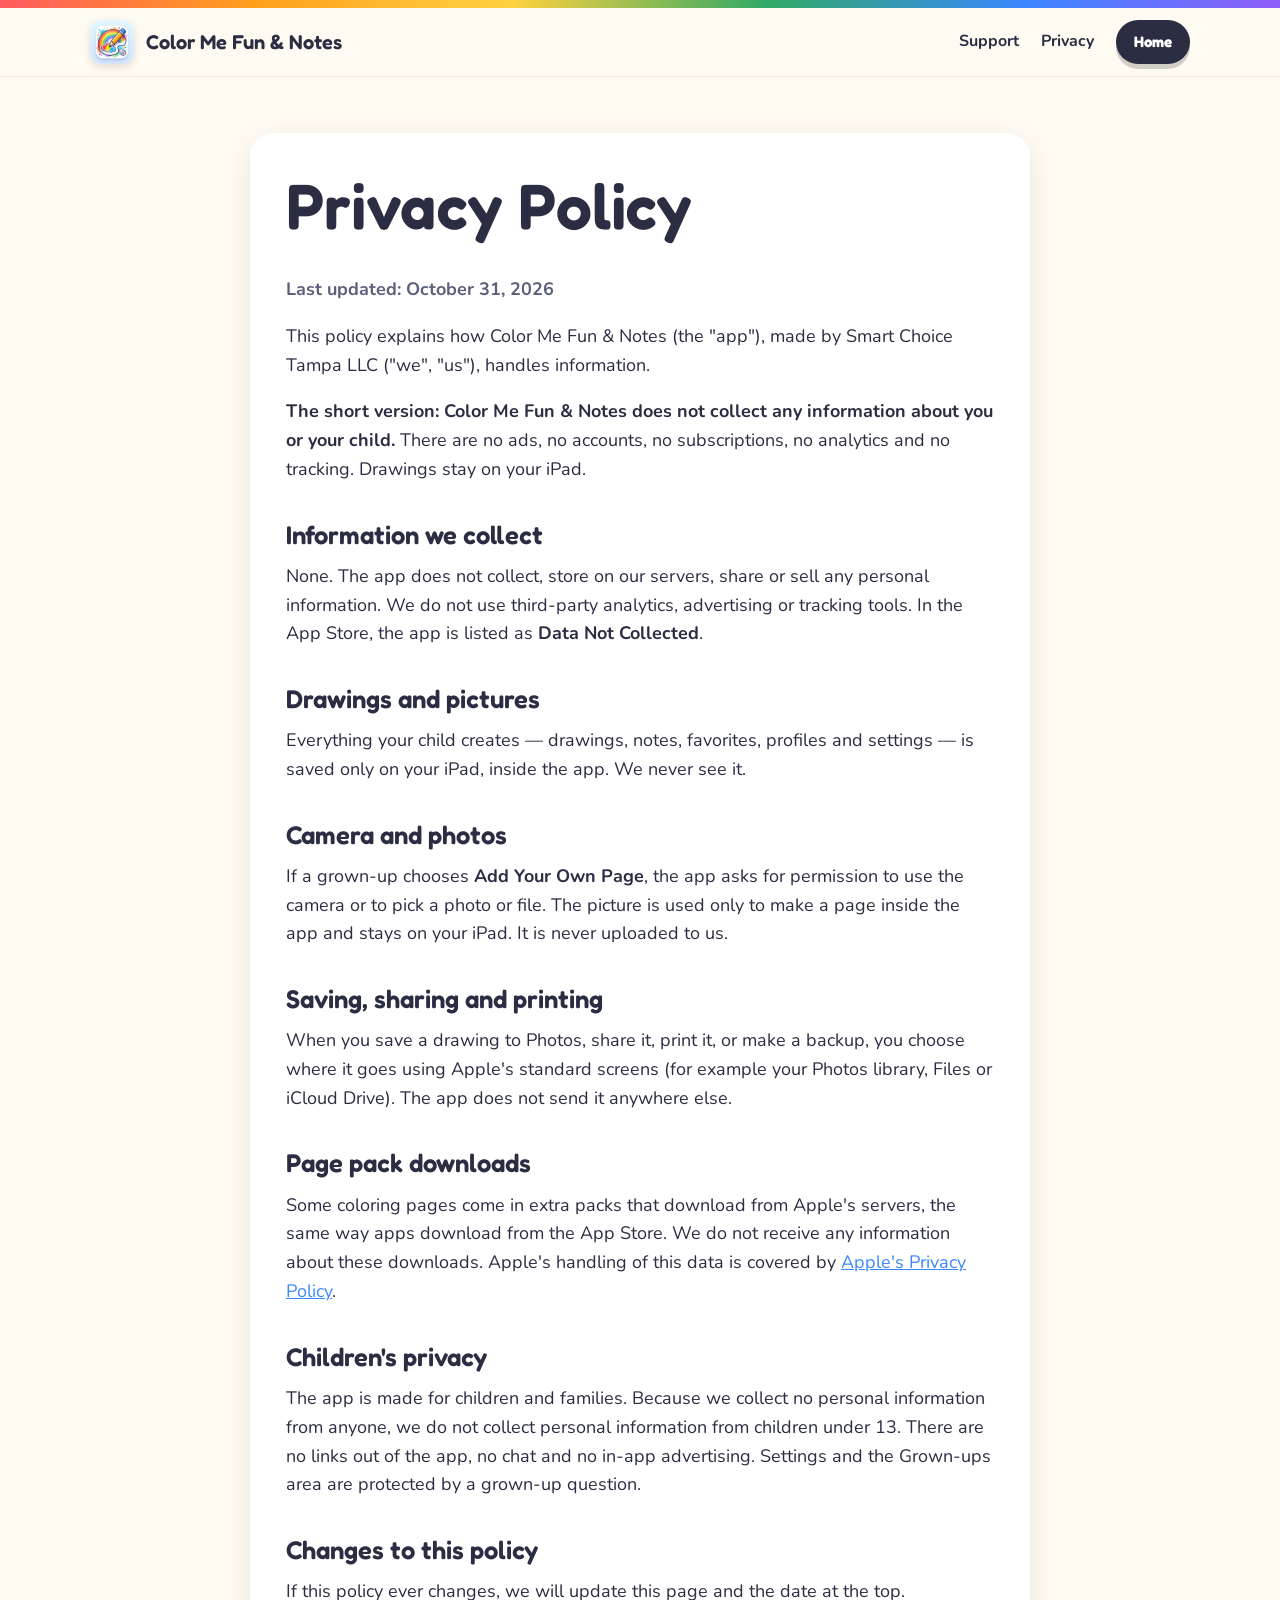
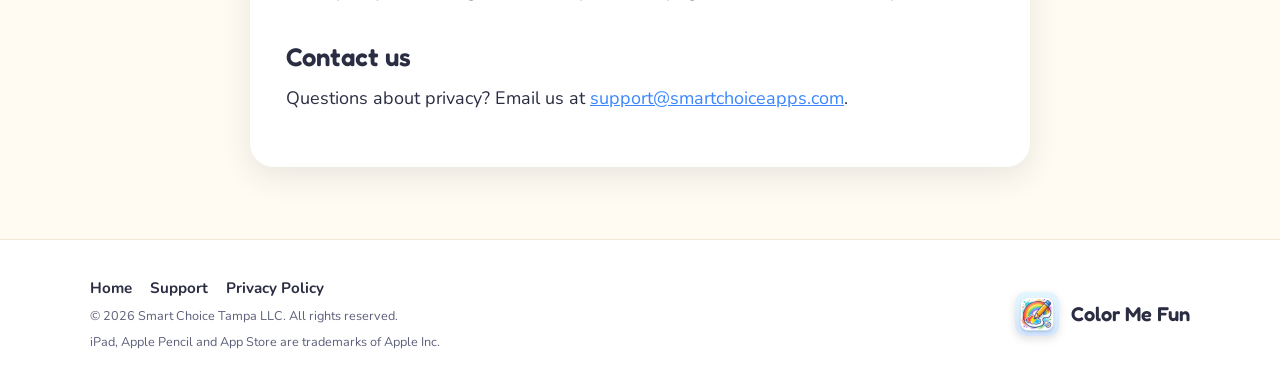
==== privacy.html @ 2440dd01 "Add files via upload" ====
<!doctype html>
<html lang="en">
<head>
<meta charset="utf-8">
<meta name="viewport" content="width=device-width, initial-scale=1">
<title>Privacy Policy – Color Me Fun &amp; Notes</title>
<link rel="icon" href="images/favicon.png">
<link rel="apple-touch-icon" href="images/apple-touch-icon.png">
<link rel="preconnect" href="https://fonts.googleapis.com"><link rel="preconnect" href="https://fonts.gstatic.com" crossorigin>
<link href="https://fonts.googleapis.com/css2?family=Fredoka:wght@500;600&family=Nunito:wght@400;700;800;900&display=swap" rel="stylesheet">
<link rel="stylesheet" href="styles.css">
</head>
<body>
<div class="rainbow"></div>
<header class="site">
  <div class="wrap">
    <a class="brand" href="index.html"><img src="images/app-icon.png" alt="">Color Me Fun &amp; Notes</a>
    <nav class="links">
      <a href="support.html">Support</a>
      <a href="privacy.html">Privacy</a>
      <a class="btn small" href="index.html">Home</a>
    </nav>
  </div>
</header>
<main class="doc">
  <div class="frame">
    <h1>Privacy Policy</h1>
    <p class="updated">Last updated: October 31, 2026</p>
    <p>This policy explains how Color Me Fun &amp; Notes (the "app"), made by Smart Choice Tampa LLC ("we", "us"), handles information.</p>
    <p><b>The short version: Color Me Fun &amp; Notes does not collect any information about you or your child.</b> There are no ads, no accounts, no subscriptions, no analytics and no tracking. Drawings stay on your iPad.</p>

    <h2>Information we collect</h2>
    <p>None. The app does not collect, store on our servers, share or sell any personal information. We do not use third-party analytics, advertising or tracking tools. In the App Store, the app is listed as <b>Data Not Collected</b>.</p>

    <h2>Drawings and pictures</h2>
    <p>Everything your child creates — drawings, notes, favorites, profiles and settings — is saved only on your iPad, inside the app. We never see it.</p>

    <h2>Camera and photos</h2>
    <p>If a grown-up chooses <b>Add Your Own Page</b>, the app asks for permission to use the camera or to pick a photo or file. The picture is used only to make a page inside the app and stays on your iPad. It is never uploaded to us.</p>

    <h2>Saving, sharing and printing</h2>
    <p>When you save a drawing to Photos, share it, print it, or make a backup, you choose where it goes using Apple's standard screens (for example your Photos library, Files or iCloud Drive). The app does not send it anywhere else.</p>

    <h2>Page pack downloads</h2>
    <p>Some coloring pages come in extra packs that download from Apple's servers, the same way apps download from the App Store. We do not receive any information about these downloads. Apple's handling of this data is covered by <a href="https://www.apple.com/legal/privacy/" rel="noopener">Apple's Privacy Policy</a>.</p>

    <h2>Children's privacy</h2>
    <p>The app is made for children and families. Because we collect no personal information from anyone, we do not collect personal information from children under 13. There are no links out of the app, no chat and no in-app advertising. Settings and the Grown-ups area are protected by a grown-up question.</p>

    <h2>Changes to this policy</h2>
    <p>If this policy ever changes, we will update this page and the date at the top.</p>

    <h2>Contact us</h2>
    <p>Questions about privacy? Email us at <a href="mailto:support@smartchoiceapps.com">support@smartchoiceapps.com</a>.</p>
  </div>
</main>
<footer>
  <div class="wrap">
    <div>
      <nav><a href="index.html">Home</a><a href="support.html">Support</a><a href="privacy.html">Privacy Policy</a></nav>
      <small>© 2026 Smart Choice Tampa LLC. All rights reserved.</small>
      <small>iPad, Apple Pencil and App Store are trademarks of Apple Inc.</small>
    </div>
    <a class="brand" href="index.html"><img src="images/app-icon.png" alt="">Color Me Fun</a>
  </div>
</footer>
</body>
</html>
---- styles.css ----
:root{
  --cream:#FFFBF2; --paper:#FFFFFF; --ink:#2B2D42; --soft:#5C607A;
  --red:#FF5A5F; --orange:#FF9F1C; --yellow:#FFD23F; --green:#2FA866; --blue:#3A86FF; --purple:#8E5CF7; --pink:#FF7EB6;
  --radius:24px; --shadow:0 10px 30px rgba(43,45,66,.10);
}
*{box-sizing:border-box}
html{scroll-behavior:smooth}
body{margin:0;background:var(--cream);color:var(--ink);font-family:"Nunito",system-ui,-apple-system,sans-serif;font-size:18px;line-height:1.6}
img{max-width:100%;height:auto;display:block}
a{color:var(--blue)}
h1,h2,h3{font-family:"Fredoka","Nunito",system-ui,sans-serif;line-height:1.15;margin:0 0 .5em;font-weight:600}
h1{font-size:clamp(2.3rem,5.5vw,4rem)}
h2{font-size:clamp(1.9rem,4vw,2.8rem)}
h3{font-size:1.3rem}
p{margin:0 0 1em}
.wrap{max-width:1140px;margin:0 auto;padding:0 20px}
.rainbow{height:8px;background:linear-gradient(90deg,var(--red),var(--orange),var(--yellow),var(--green),var(--blue),var(--purple))}

/* header */
header.site{position:sticky;top:0;z-index:20;background:rgba(255,251,242,.92);backdrop-filter:blur(8px);border-bottom:1px solid #F1E8D6}
header.site .wrap{display:flex;align-items:center;justify-content:space-between;gap:16px;padding-top:12px;padding-bottom:12px}
.brand{display:flex;align-items:center;gap:12px;text-decoration:none;color:var(--ink);font-family:"Fredoka",sans-serif;font-weight:600;font-size:1.25rem}
.brand img{width:44px;height:44px;border-radius:11px;box-shadow:0 3px 8px rgba(0,0,0,.12)}
nav.links{display:flex;gap:22px;align-items:center}
nav.links a{color:var(--ink);text-decoration:none;font-weight:700;font-size:1rem}
nav.links a:hover{color:var(--blue)}
nav.links a.btn,nav.links a.btn:hover{color:#fff}
nav.links a.btn:hover{background:var(--blue)}
@media (max-width:820px){nav.links a:not(.btn){display:none}}

/* buttons */
.btn{display:inline-flex;align-items:center;gap:10px;border:0;cursor:pointer;text-decoration:none;font-family:"Fredoka",sans-serif;font-weight:600;font-size:1.05rem;padding:14px 24px;border-radius:999px;background:var(--ink);color:#fff;box-shadow:0 5px 0 rgba(0,0,0,.18);transition:transform .15s}
.btn:hover{transform:translateY(-2px)}
.btn.small{padding:10px 18px;font-size:.95rem}
.btn.light{background:#fff;color:var(--ink);box-shadow:0 5px 0 #E6DCC8}
.btn.blue{background:var(--blue)}
.btn svg{width:22px;height:22px;fill:currentColor}

/* hero */
.hero{padding:64px 0 40px;overflow:hidden}
.hero .wrap{display:grid;grid-template-columns:1.05fr 1fr;gap:48px;align-items:center}
.eyebrow{display:inline-block;background:#fff;border:2px solid #F1E8D6;border-radius:999px;padding:6px 16px;font-weight:800;font-size:.9rem;color:var(--purple);margin-bottom:18px}
.hero h1 .c1{color:var(--red)} .hero h1 .c2{color:var(--blue)} .hero h1 .c3{color:var(--green)}
.hero p.lead{font-size:1.25rem;color:var(--soft);max-width:34em}
.cta-row{display:flex;flex-wrap:wrap;gap:14px;margin:28px 0 12px}
.note{font-size:.95rem;color:var(--soft)}
.ipad{position:relative;background:#1F2133;border-radius:30px;padding:14px;aspect-ratio:4/3;display:flex;align-items:center;box-shadow:0 30px 60px rgba(43,45,66,.25);transform:rotate(2deg)}
.ipad img{border-radius:18px;background:#fff;width:100%;height:100%;object-fit:cover}
.blob{position:absolute;border-radius:50%;filter:blur(2px);z-index:-1}
.hero .art{position:relative;z-index:1}
.hero .art .b1{width:160px;height:160px;background:var(--yellow);top:-40px;right:-30px}
.hero .art .b2{width:120px;height:120px;background:var(--pink);bottom:-30px;left:-30px}
.sticker{position:absolute;background:#fff;border-radius:16px;padding:10px 14px;font-weight:800;box-shadow:var(--shadow);font-size:.95rem}
.sticker.s1{left:-24px;top:22%;transform:rotate(-6deg);color:var(--purple)}
.sticker.s2{right:-14px;bottom:12%;transform:rotate(5deg);color:var(--green)}
@media (max-width:900px){.hero .wrap{grid-template-columns:1fr}.hero{padding-top:36px}.sticker.s1{left:6px}.sticker.s2{right:6px}}

/* stats */
.stats{display:grid;grid-template-columns:repeat(4,1fr);gap:16px;margin:36px auto 0}
.stat{background:#fff;border-radius:20px;padding:18px;text-align:center;box-shadow:var(--shadow)}
.stat b{display:block;font-family:"Fredoka",sans-serif;font-size:2rem;line-height:1}
.stat span{font-size:.95rem;color:var(--soft);font-weight:700}
.stat:nth-child(1) b{color:var(--red)}.stat:nth-child(2) b{color:var(--blue)}.stat:nth-child(3) b{color:var(--green)}.stat:nth-child(4) b{color:var(--purple)}
@media (max-width:700px){.stats{grid-template-columns:repeat(2,1fr)}}

section{padding:72px 0}
.center{text-align:center}
.section-intro{max-width:40em;margin:0 auto 40px;color:var(--soft);font-size:1.15rem}

/* reveal */
.reveal-section{background:#fff}
.reveal-box{position:relative;max-width:900px;margin:0 auto;border-radius:var(--radius);overflow:hidden;box-shadow:0 20px 50px rgba(43,45,66,.18);border:10px solid #1F2133;background:#fff center/cover no-repeat}
.reveal-box canvas{display:block;width:100%;height:auto;cursor:crosshair;touch-action:none}
.reveal-hint{position:absolute;left:50%;top:50%;transform:translate(-50%,-50%);background:rgba(43,45,66,.85);color:#fff;padding:12px 20px;border-radius:999px;font-weight:800;pointer-events:none;transition:opacity .4s;white-space:nowrap}
.reveal-controls{display:flex;justify-content:center;gap:12px;margin-top:22px;flex-wrap:wrap}
.chips{display:flex;justify-content:center;gap:10px;margin-bottom:22px;flex-wrap:wrap}
.chip{border:2px solid #E9E0CC;background:#fff;border-radius:999px;padding:8px 16px;font-weight:800;cursor:pointer;font-family:inherit;font-size:.95rem;color:var(--ink)}
.chip.on{background:var(--yellow);border-color:var(--yellow)}

/* features */
.grid{display:grid;grid-template-columns:repeat(4,1fr);gap:20px}
@media (max-width:1000px){.grid{grid-template-columns:repeat(2,1fr)}}
@media (max-width:560px){.grid{grid-template-columns:1fr}}
.card{background:#fff;border-radius:var(--radius);padding:26px;box-shadow:var(--shadow);border-top:8px solid var(--c,var(--blue))}
.card .icon{width:54px;height:54px;border-radius:16px;display:grid;place-items:center;font-size:28px;background:color-mix(in srgb,var(--c) 15%,white);margin-bottom:14px}
.card p{color:var(--soft);font-size:1rem;margin:0}

/* split rows */
.split{display:grid;grid-template-columns:1fr 1fr;gap:48px;align-items:center}
.split.flip .text{order:2}
@media (max-width:860px){.split{grid-template-columns:1fr}.split.flip .text{order:0}}
.ticks{list-style:none;padding:0;margin:0}
.ticks li{padding-left:36px;position:relative;margin-bottom:12px}
.ticks li:before{content:"✓";position:absolute;left:0;top:1px;width:26px;height:26px;border-radius:50%;background:var(--green);color:#fff;display:grid;place-items:center;font-weight:900;font-size:.85rem}
.frame{background:#fff;border-radius:var(--radius);padding:18px;box-shadow:var(--shadow)}
.trace-pair{display:grid;grid-template-columns:1fr 1fr;gap:14px}
.trace-pair .frame{padding:10px}

/* page wall */
.wall-section{background:linear-gradient(180deg,#FFF4D6,#FFFBF2)}
.wall{display:grid;grid-template-columns:repeat(auto-fill,minmax(150px,1fr));gap:16px}
.tile{background:#fff;border-radius:18px;padding:10px;box-shadow:var(--shadow);text-align:center;transition:transform .2s}
.tile:nth-child(odd){transform:rotate(-1.5deg)} .tile:nth-child(even){transform:rotate(1.5deg)}
.tile:hover{transform:rotate(0) scale(1.05)}
.tile img{border-radius:12px;aspect-ratio:1;object-fit:cover;width:100%}
.tile span{display:block;font-weight:800;font-size:.9rem;margin-top:6px}
.packs{display:flex;flex-wrap:wrap;justify-content:center;gap:8px;margin-top:32px}
.packs span{background:#fff;border-radius:999px;padding:6px 14px;font-weight:700;font-size:.9rem;border:2px solid #F1E8D6}

/* grown-ups */
.grownups{background:#22243A;color:#fff}
.grownups h2{color:#fff}
.grownups .section-intro{color:#C9CBE0}
.grownups .card{background:#2D3050;box-shadow:none;color:#fff}
.grownups .card p{color:#C9CBE0}
.badges{display:flex;flex-wrap:wrap;justify-content:center;gap:12px;margin-top:36px}
.badges span{border:2px solid #4A4E78;border-radius:999px;padding:8px 18px;font-weight:800}

/* faq */
details{background:#fff;border-radius:18px;padding:18px 22px;margin-bottom:12px;box-shadow:var(--shadow)}
summary{cursor:pointer;font-weight:800;font-size:1.1rem;list-style:none}
summary::-webkit-details-marker{display:none}
summary:after{content:"+";float:right;font-size:1.5rem;line-height:1;color:var(--blue)}
details[open] summary:after{content:"–"}
details p{margin:12px 0 0;color:var(--soft)}
.faq{max-width:820px;margin:0 auto}

/* final cta */
.final{text-align:center;padding:80px 0}
.final .box{background:linear-gradient(135deg,var(--blue),var(--purple));color:#fff;border-radius:36px;padding:56px 24px;box-shadow:0 20px 50px rgba(58,134,255,.3)}
.final h2{color:#fff}
.final p{color:#E8E6FF;font-size:1.15rem}
.final img{width:96px;height:96px;border-radius:22px;margin:0 auto 18px;box-shadow:0 10px 24px rgba(0,0,0,.25)}

/* footer */
footer{background:#fff;border-top:1px solid #F1E8D6;padding:36px 0;font-size:.95rem;color:var(--soft)}
footer .wrap{display:flex;flex-wrap:wrap;justify-content:space-between;gap:16px;align-items:center}
footer nav a{margin-right:18px;font-weight:700;color:var(--ink);text-decoration:none}
footer small{display:block;margin-top:6px}

/* simple pages */
.doc{max-width:820px;margin:0 auto;padding:56px 20px 72px}
.doc .frame{padding:36px}
.doc h2{font-size:1.6rem;margin-top:1.4em}
.doc li{margin-bottom:8px}
.updated{color:var(--soft);font-weight:700}

.privacy-promise{max-width:860px;margin:36px auto 0;background:#2D3050;border-radius:var(--radius);padding:28px 30px;text-align:center}
.privacy-promise h3{font-size:1.5rem;margin-bottom:.4em}
.privacy-promise p{color:#C9CBE0;margin:0}
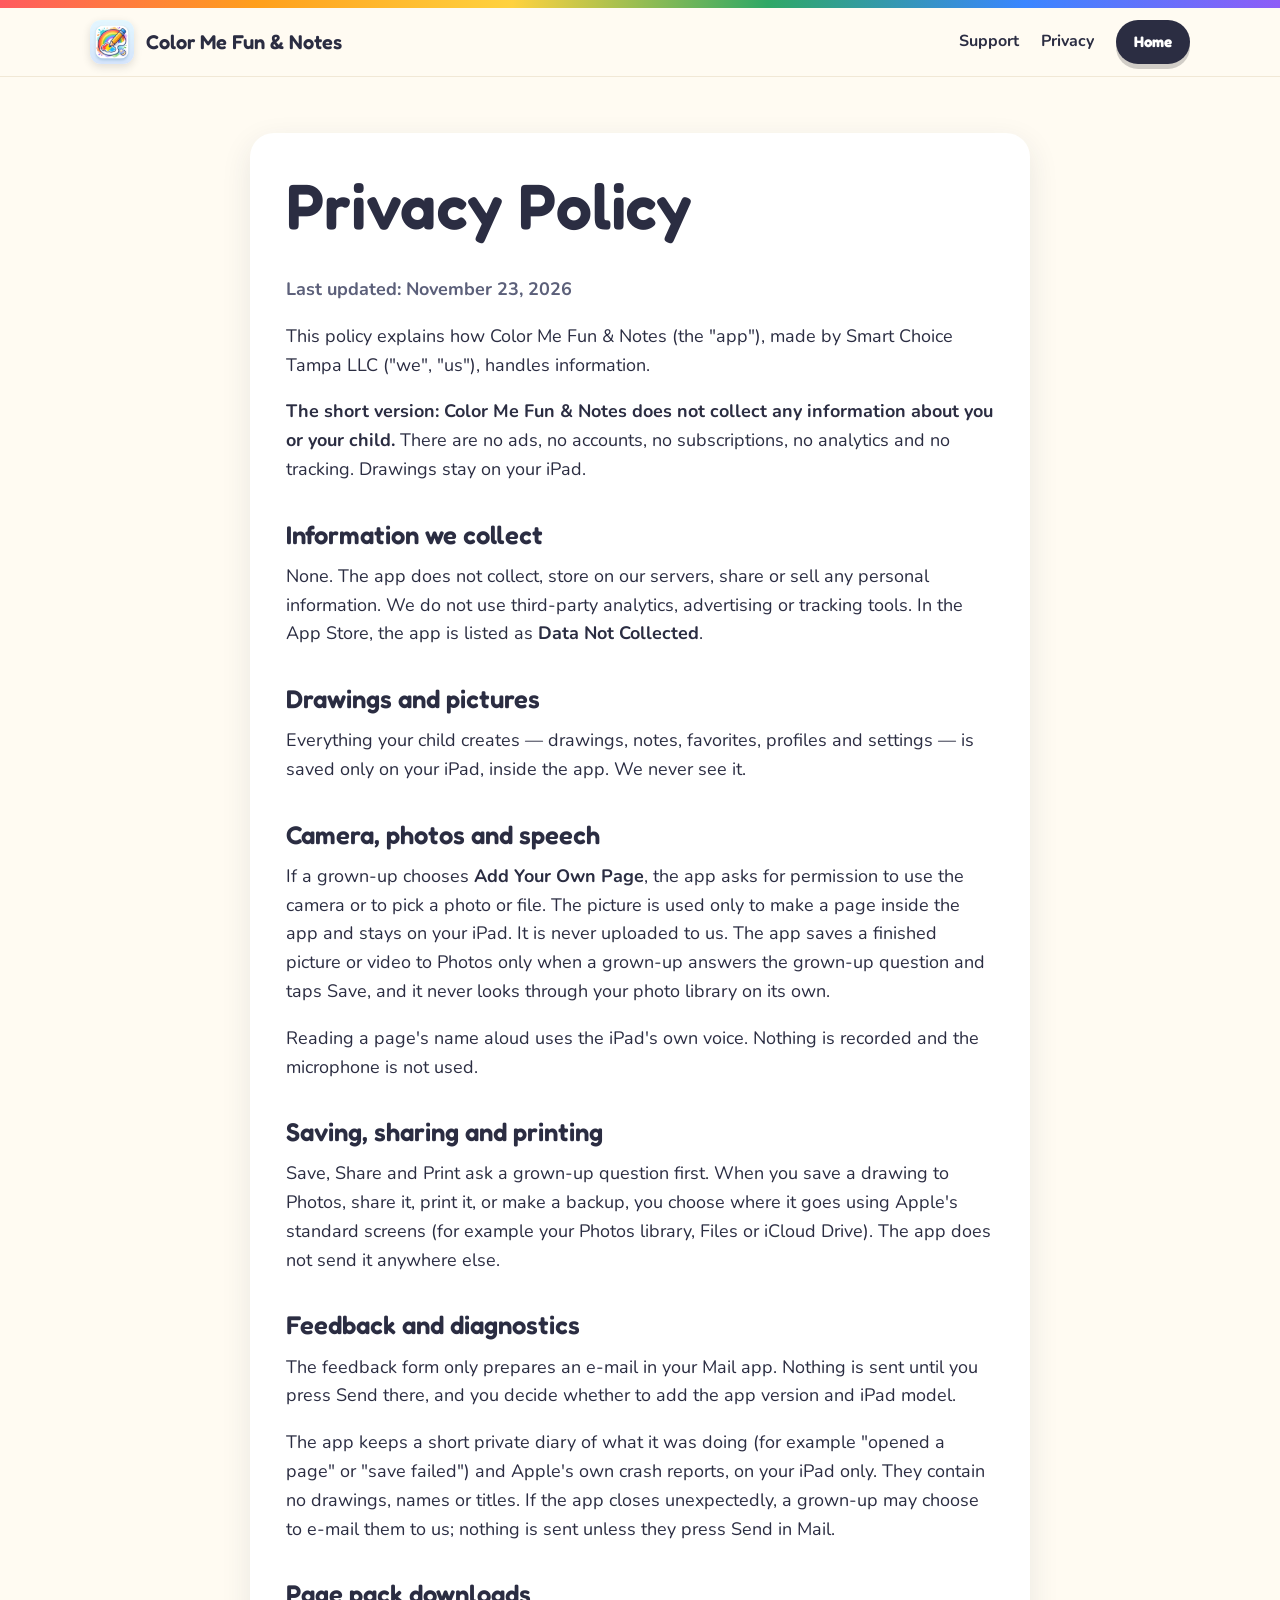
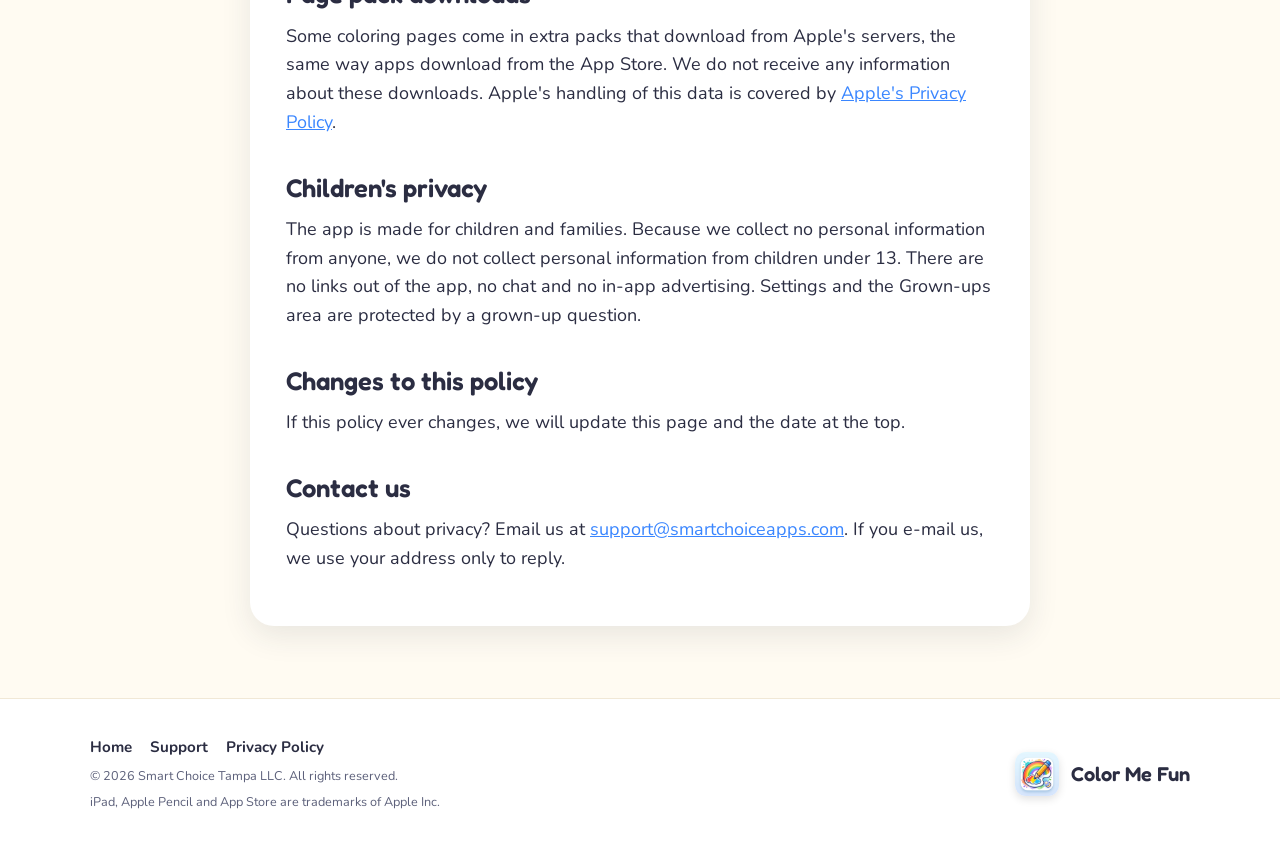
==== commit 0cc5bbbb: "Update Privacy Policy Update Privacy Policy with diagnostics, speech, "ask a grown-up first" and ema" ====
--- a/privacy.html
+++ b/privacy.html
@@ -25,7 +25,7 @@
 <main class="doc">
   <div class="frame">
     <h1>Privacy Policy</h1>
-    <p class="updated">Last updated: October 31, 2026</p>
+    <p class="updated">Last updated: November 23, 2026</p>
     <p>This policy explains how Color Me Fun &amp; Notes (the "app"), made by Smart Choice Tampa LLC ("we", "us"), handles information.</p>
     <p><b>The short version: Color Me Fun &amp; Notes does not collect any information about you or your child.</b> There are no ads, no accounts, no subscriptions, no analytics and no tracking. Drawings stay on your iPad.</p>
 
@@ -35,11 +35,16 @@
     <h2>Drawings and pictures</h2>
     <p>Everything your child creates — drawings, notes, favorites, profiles and settings — is saved only on your iPad, inside the app. We never see it.</p>
 
-    <h2>Camera and photos</h2>
-    <p>If a grown-up chooses <b>Add Your Own Page</b>, the app asks for permission to use the camera or to pick a photo or file. The picture is used only to make a page inside the app and stays on your iPad. It is never uploaded to us.</p>
+    <h2>Camera, photos and speech</h2>
+    <p>If a grown-up chooses <b>Add Your Own Page</b>, the app asks for permission to use the camera or to pick a photo or file. The picture is used only to make a page inside the app and stays on your iPad. It is never uploaded to us. The app saves a finished picture or video to Photos only when a grown-up answers the grown-up question and taps Save, and it never looks through your photo library on its own.</p>
+    <p>Reading a page's name aloud uses the iPad's own voice. Nothing is recorded and the microphone is not used.</p>
 
     <h2>Saving, sharing and printing</h2>
-    <p>When you save a drawing to Photos, share it, print it, or make a backup, you choose where it goes using Apple's standard screens (for example your Photos library, Files or iCloud Drive). The app does not send it anywhere else.</p>
+    <p>Save, Share and Print ask a grown-up question first. When you save a drawing to Photos, share it, print it, or make a backup, you choose where it goes using Apple's standard screens (for example your Photos library, Files or iCloud Drive). The app does not send it anywhere else.</p>
+
+    <h2>Feedback and diagnostics</h2>
+    <p>The feedback form only prepares an e-mail in your Mail app. Nothing is sent until you press Send there, and you decide whether to add the app version and iPad model.</p>
+    <p>The app keeps a short private diary of what it was doing (for example "opened a page" or "save failed") and Apple's own crash reports, on your iPad only. They contain no drawings, names or titles. If the app closes unexpectedly, a grown-up may choose to e-mail them to us; nothing is sent unless they press Send in Mail.</p>
 
     <h2>Page pack downloads</h2>
     <p>Some coloring pages come in extra packs that download from Apple's servers, the same way apps download from the App Store. We do not receive any information about these downloads. Apple's handling of this data is covered by <a href="https://www.apple.com/legal/privacy/" rel="noopener">Apple's Privacy Policy</a>.</p>
@@ -51,7 +56,7 @@
     <p>If this policy ever changes, we will update this page and the date at the top.</p>
 
     <h2>Contact us</h2>
-    <p>Questions about privacy? Email us at <a href="mailto:support@smartchoiceapps.com">support@smartchoiceapps.com</a>.</p>
+    <p>Questions about privacy? Email us at <a href="mailto:support@smartchoiceapps.com">support@smartchoiceapps.com</a>. If you e-mail us, we use your address only to reply.</p>
   </div>
 </main>
 <footer>
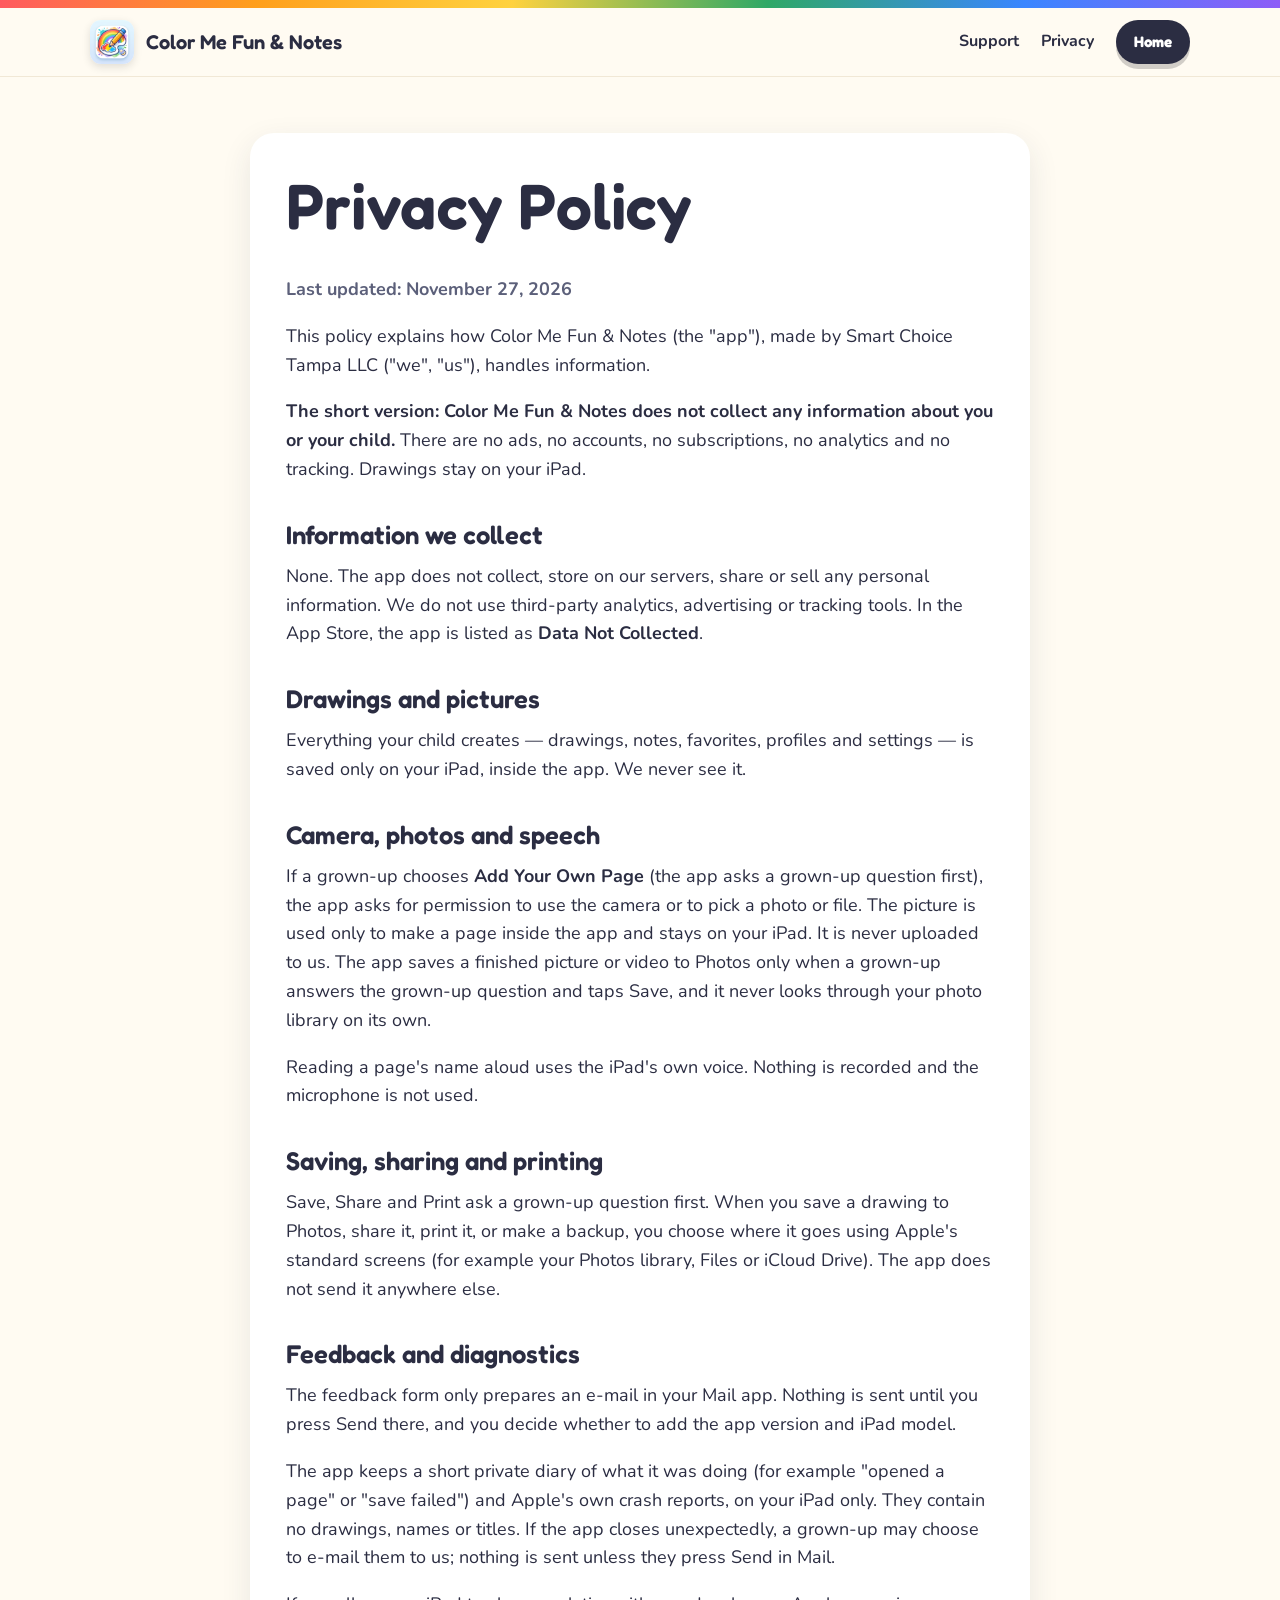
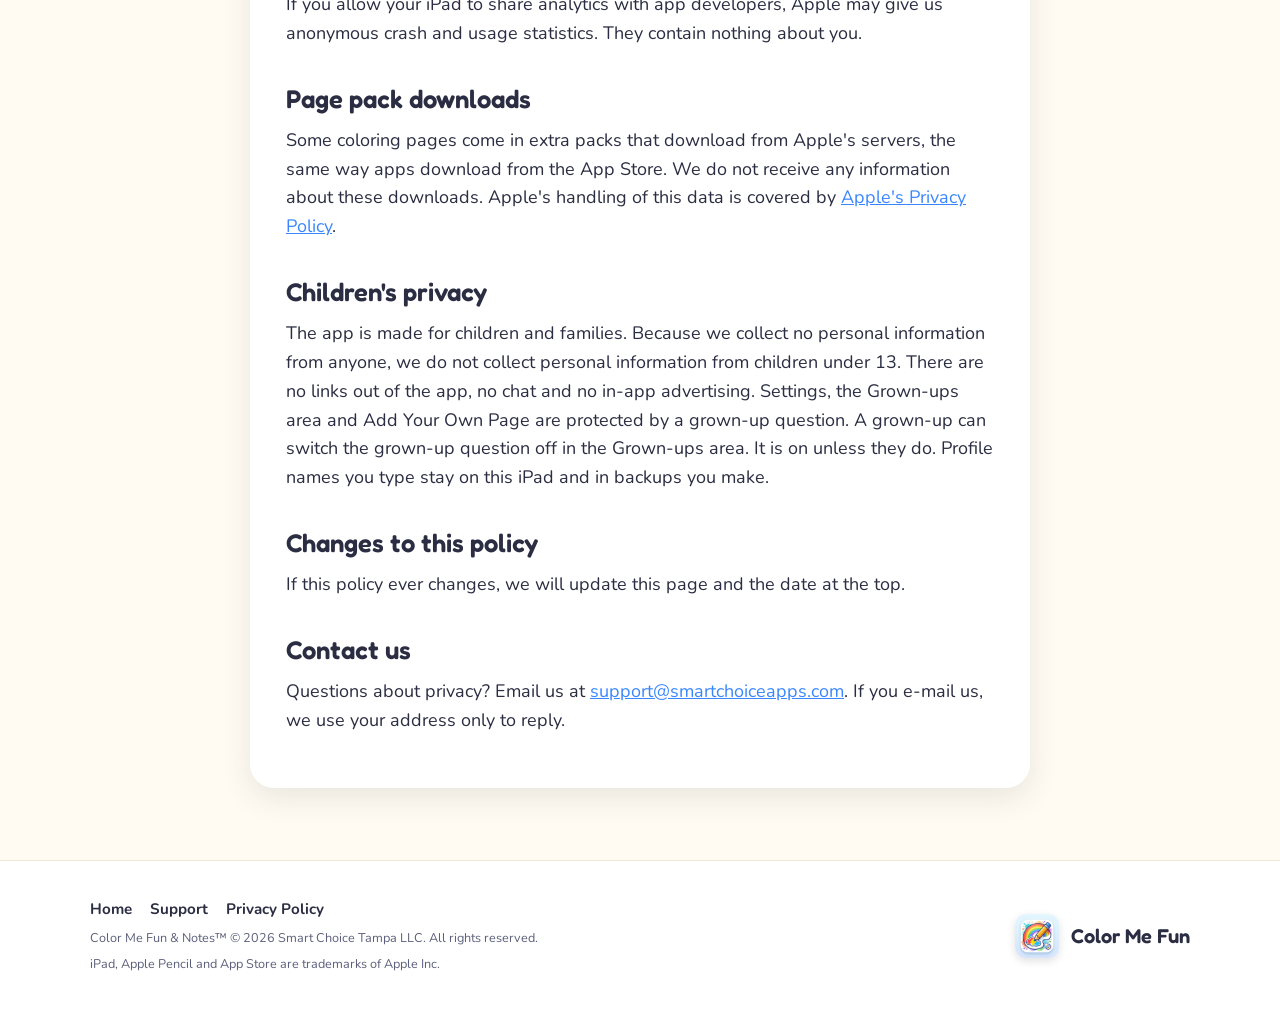
==== commit 60483370: "Add files via upload" ====
--- a/privacy.html
+++ b/privacy.html
@@ -25,7 +25,7 @@
 <main class="doc">
   <div class="frame">
     <h1>Privacy Policy</h1>
-    <p class="updated">Last updated: November 23, 2026</p>
+    <p class="updated">Last updated: November 27, 2026</p>
     <p>This policy explains how Color Me Fun &amp; Notes (the "app"), made by Smart Choice Tampa LLC ("we", "us"), handles information.</p>
     <p><b>The short version: Color Me Fun &amp; Notes does not collect any information about you or your child.</b> There are no ads, no accounts, no subscriptions, no analytics and no tracking. Drawings stay on your iPad.</p>
 
@@ -36,7 +36,7 @@
     <p>Everything your child creates — drawings, notes, favorites, profiles and settings — is saved only on your iPad, inside the app. We never see it.</p>
 
     <h2>Camera, photos and speech</h2>
-    <p>If a grown-up chooses <b>Add Your Own Page</b>, the app asks for permission to use the camera or to pick a photo or file. The picture is used only to make a page inside the app and stays on your iPad. It is never uploaded to us. The app saves a finished picture or video to Photos only when a grown-up answers the grown-up question and taps Save, and it never looks through your photo library on its own.</p>
+    <p>If a grown-up chooses <b>Add Your Own Page</b> (the app asks a grown-up question first), the app asks for permission to use the camera or to pick a photo or file. The picture is used only to make a page inside the app and stays on your iPad. It is never uploaded to us. The app saves a finished picture or video to Photos only when a grown-up answers the grown-up question and taps Save, and it never looks through your photo library on its own.</p>
     <p>Reading a page's name aloud uses the iPad's own voice. Nothing is recorded and the microphone is not used.</p>
 
     <h2>Saving, sharing and printing</h2>
@@ -46,11 +46,13 @@
     <p>The feedback form only prepares an e-mail in your Mail app. Nothing is sent until you press Send there, and you decide whether to add the app version and iPad model.</p>
     <p>The app keeps a short private diary of what it was doing (for example "opened a page" or "save failed") and Apple's own crash reports, on your iPad only. They contain no drawings, names or titles. If the app closes unexpectedly, a grown-up may choose to e-mail them to us; nothing is sent unless they press Send in Mail.</p>
 
+    <p>If you allow your iPad to share analytics with app developers, Apple may give us anonymous crash and usage statistics. They contain nothing about you.</p>
+
     <h2>Page pack downloads</h2>
     <p>Some coloring pages come in extra packs that download from Apple's servers, the same way apps download from the App Store. We do not receive any information about these downloads. Apple's handling of this data is covered by <a href="https://www.apple.com/legal/privacy/" rel="noopener">Apple's Privacy Policy</a>.</p>
 
     <h2>Children's privacy</h2>
-    <p>The app is made for children and families. Because we collect no personal information from anyone, we do not collect personal information from children under 13. There are no links out of the app, no chat and no in-app advertising. Settings and the Grown-ups area are protected by a grown-up question.</p>
+    <p>The app is made for children and families. Because we collect no personal information from anyone, we do not collect personal information from children under 13. There are no links out of the app, no chat and no in-app advertising. Settings, the Grown-ups area and Add Your Own Page are protected by a grown-up question. A grown-up can switch the grown-up question off in the Grown-ups area. It is on unless they do. Profile names you type stay on this iPad and in backups you make.</p>
 
     <h2>Changes to this policy</h2>
     <p>If this policy ever changes, we will update this page and the date at the top.</p>
@@ -63,7 +65,7 @@
   <div class="wrap">
     <div>
       <nav><a href="index.html">Home</a><a href="support.html">Support</a><a href="privacy.html">Privacy Policy</a></nav>
-      <small>© 2026 Smart Choice Tampa LLC. All rights reserved.</small>
+      <small>Color Me Fun &amp; Notes™ © 2026 Smart Choice Tampa LLC. All rights reserved.</small>
       <small>iPad, Apple Pencil and App Store are trademarks of Apple Inc.</small>
     </div>
     <a class="brand" href="index.html"><img src="images/app-icon.png" alt="">Color Me Fun</a>
